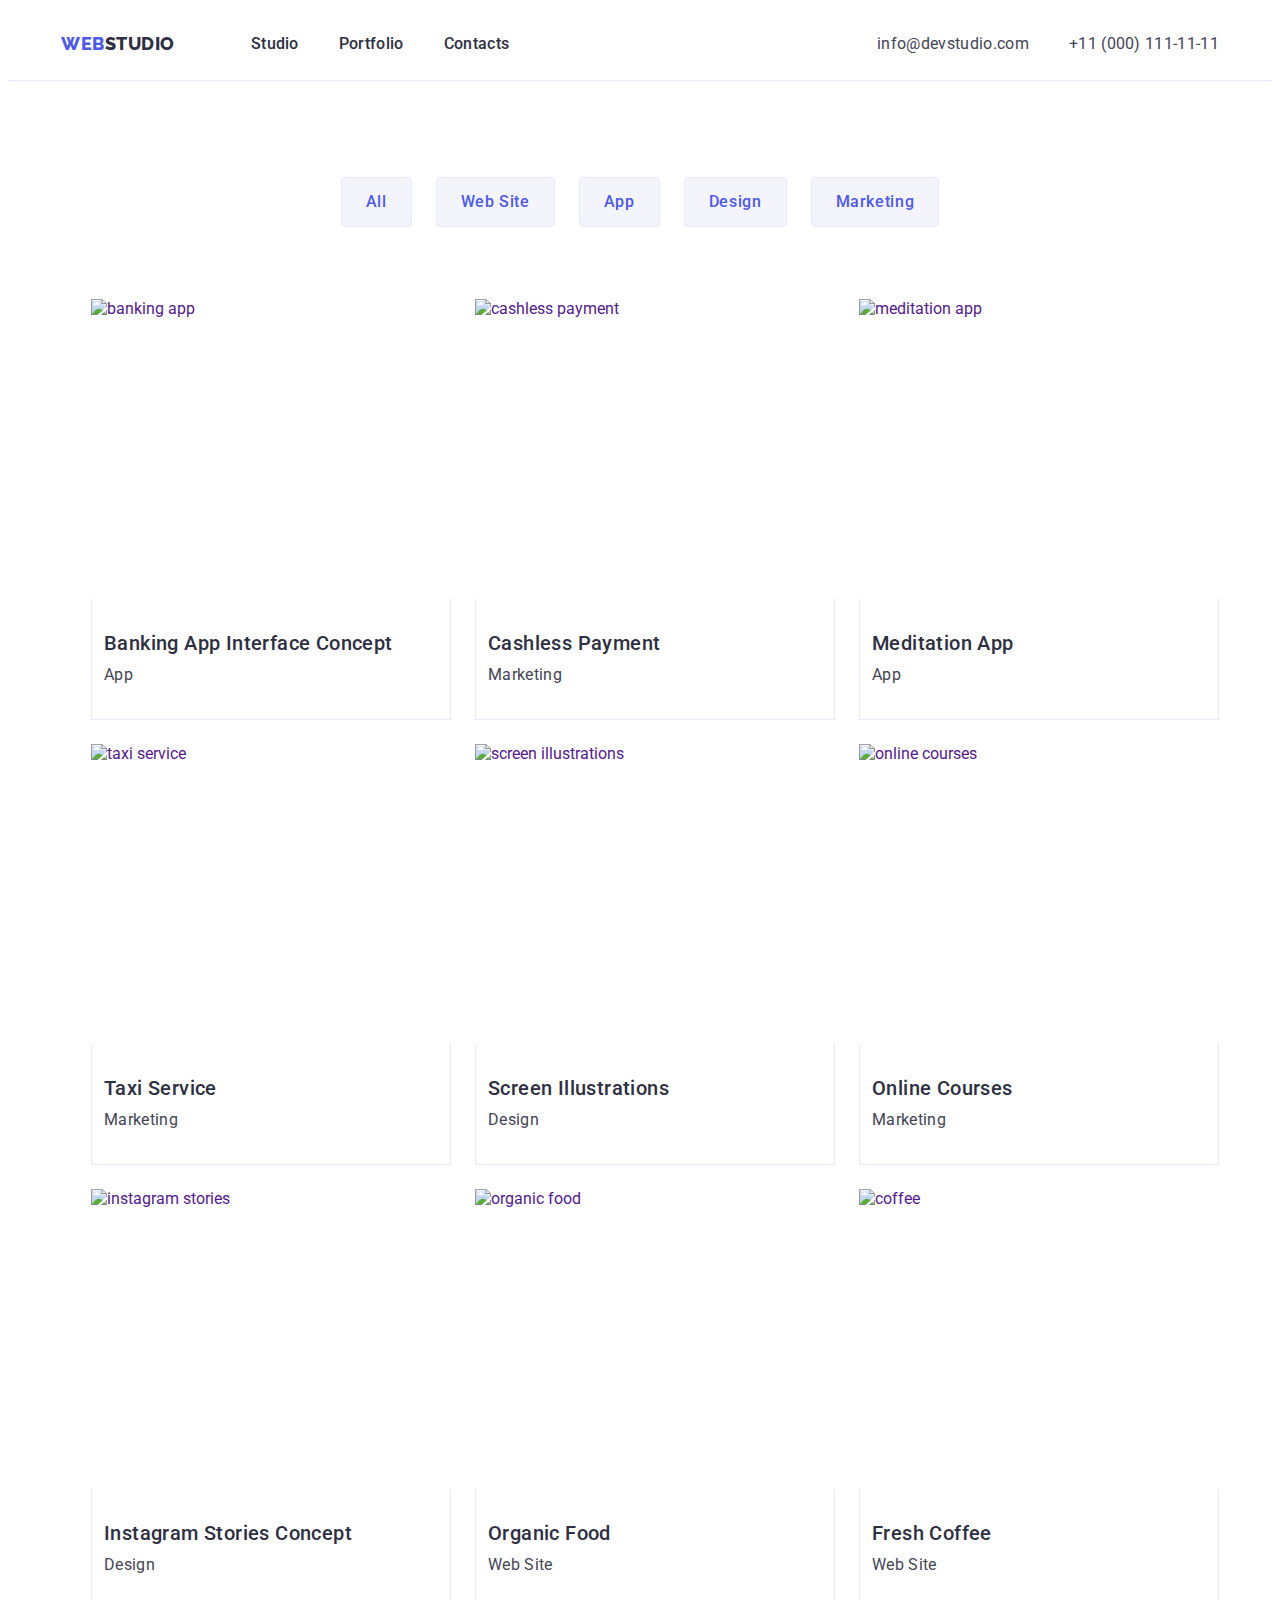
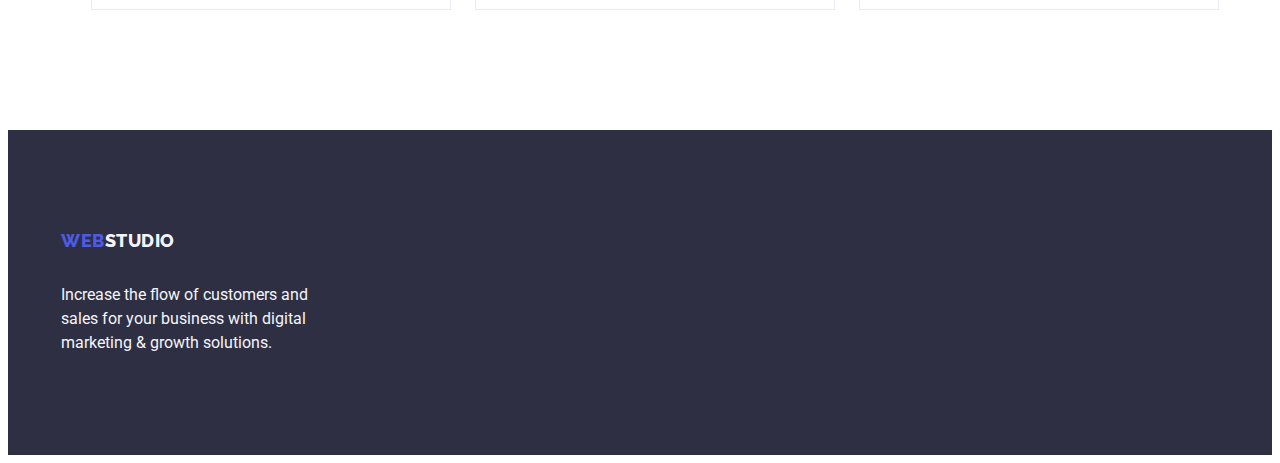
==== portfolio.html @ 217475f0 "third" ====
<!DOCTYPE html>
<html lang="en">
  <head>
    <meta charset="UTF-8" />
    <meta http-equiv="X-UA-Compatible" content="IE=edge" />
    <meta name="viewport" content="width=device-width, initial-scale=1.0" />
    <title>Main page</title>
    <link rel="preconnect" href="https://fonts.googleapis.com" />
    <link rel="preconnect" href="https://fonts.gstatic.com" crossorigin />
    <link
      rel="stylesheet"
      href="https://fonts.googleapis.com/css2?family=Raleway:wght@800&family=Roboto:wght@400;500;700;900&display=swap"
    />

    <link
      rel="stylesheet"
      href="https://cdnjs.cloudflare.com/ajax/libs/modern-normalize/2.0.0/modern-normalize.min.css"
      integrity="sha512-4xo8blKMVCiXpTaLzQSLSw3KFOVPWhm/TRtuPVc4WG6kUgjH6J03IBuG7JZPkcWMxJ5huwaBpOpnwYElP/m6wg=="
      crossorigin="anonymous"
      referrerpolicy="no-referrer"
    />
    <link rel="stylesheet" href="./css/styles.css" />
  </head>
  <body>
    <header class="header">
      <div class="container header-container">
        <nav class="navigation">
          <a href="./index.html" class="main-link link"
            >Web<span class="studio-name">Studio</span></a
          >
          <ul class="list navigation-list">
            <li><a href="./index.html" class="menu-list link">Studio</a></li>
            <li><a href="./portfolio.html" class="menu-list link">Portfolio</a></li>
            <li><a href="" class="menu-list link">Contacts</a></li>
          </ul>
        </nav>
        <address class="contact-information-general">
          <ul class="list contact-list">
            <li class="contact-information">
              <a href="mailto:info@devstudio.com" class="link">info@devstudio.com</a>
            </li>
            <li class="contact-information">
              <a href="tel:+110001111111" class="link">+11 (000) 111-11-11</a>
            </li>
          </ul>
        </address>
      </div>
    </header>

    <main>
      <section class="section-portfolio">
        <div class="container">
          <h1 class="visually-hidden">Portfolio</h1>

          <ul class="list portfolio-container">
            <li><button type="button" class="filter-pr">All</button></li>
            <li><button type="button" class="filter-pr">Web Site</button></li>
            <li><button type="button" class="filter-pr">App</button></li>
            <li><button type="button" class="filter-pr">Design</button></li>
            <li><button type="button" class="filter-pr">Marketing</button></li>
          </ul>

          <div class="container">
            <ul class="list portfolio-products">
              <li>
                <a href="" class="link">
                  <img
                    src="./images/banking_app.jpg"
                    alt="banking app"
                    width="360"
                    height="300"
                  />
                  <div class="product-card">
                    <h2 class="product-headline">Banking App Interface Concept</h2>
                    <p class="product-description">App</p>
                  </div>
                </a>
              </li>
              <li>
                <a href="" class="link">
                  <img
                    src="./images/cashless_payment.jpg"
                    alt="cashless payment"
                    width="360"
                    height="300"
                  />
                  <div class="product-card">
                    <h2 class="product-headline">Cashless Payment</h2>
                    <p class="product-description">Marketing</p>
                  </div>
                </a>
              </li>
              <li>
                <a href="" class="link">
                  <img
                    src="./images/meditation_app.jpg"
                    alt="meditation app"
                    width="360"
                    height="300"
                  />
                  <div class="product-card">
                    <h2 class="product-headline">Meditation App</h2>
                    <p class="product-description">App</p>
                  </div>
                </a>
              </li>
              <li>
                <a href="" class="link">
                  <img
                    src="./images/taxi_service.jpg"
                    alt="taxi service"
                    width="360"
                    height="300"
                  />
                  <div class="product-card">
                    <h2 class="product-headline">Taxi Service</h2>
                    <p class="product-description">Marketing</p>
                  </div>
                </a>
              </li>
              <li>
                <a href="" class="link">
                  <img
                    src="./images/screen_illustrations.jpg"
                    alt="screen illustrations"
                    width="360"
                    height="300"
                  />
                  <div class="product-card">
                    <h2 class="product-headline">Screen Illustrations</h2>
                    <p class="product-description">Design</p>
                  </div></a
                >
              </li>
              <li>
                <a href="" class="link">
                  <img
                    src="./images/online_courses.jpg"
                    alt="online courses"
                    width="360"
                    height="300"
                  />
                  <div class="product-card">
                    <h2 class="product-headline">Online Courses</h2>
                    <p class="product-description">Marketing</p>
                  </div></a
                >
              </li>
              <li>
                <a href="" class="link">
                  <img
                    src="./images/instagram_stories.jpg"
                    alt="instagram stories"
                    width="360"
                    height="300"
                  />
                  <div class="product-card">
                    <h2 class="product-headline">Instagram Stories Concept</h2>
                    <p class="product-description">Design</p>
                  </div>
                </a>
              </li>
              <li>
                <a href="" class="link">
                  <img
                    src="./images/organic_food.jpg"
                    alt="organic food"
                    width="360"
                    height="300"
                  />
                  <div class="product-card">
                    <h2 class="product-headline">Organic Food</h2>
                    <p class="product-description">Web Site</p>
                  </div></a
                >
              </li>
              <li>
                <a href="" class="link">
                  <img
                    src="./images/fresh_coffee.jpg"
                    alt="coffee"
                    width="360"
                    height="300"
                  />
                  <div class="product-card">
                    <h2 class="product-headline">Fresh Coffee</h2>
                    <p class="product-description">Web Site</p>
                  </div></a
                >
              </li>
            </ul>
          </div>
        </div>
      </section>
    </main>
    <footer class="addendum-section">
      <div class="container addendum-container">
        <a href="./index.html" class="addendum-main-link link"
          >Web<span class="addendum-variable">Studio</span></a
        >
        <p class="addendum-text">
          Increase the flow of customers and sales for your business with digital
          marketing & growth solutions.
        </p>
      </div>
    </footer>
  </body>
</html>
---- css/styles.css ----
body {
  background-color: #ffffff;
  font-family: "Roboto", sans-serif;
  color: #434455;
}
:root {
  --title-color: #2e2f42;
  --background-color: #ffffff;
  --background-color-dark: #f4f4fd;
  --text-color: #434455;
  --button-color: #4d5ae5;
  --button-second-color: #404bbf;
  --border-color: #e7e9fc;
}

h1,
h2,
h3,
h4,
h5,
h6,
p {
  margin-top: 0;
  margin-bottom: 0;
}

ul,
ol {
  margin-top: 0;
  margin-bottom: 0;
  padding-left: 0;
}

img {
  display: block;
}
.container {
  width: 1158px;
  padding: 0 15px;
  margin: 0 auto;
}
.section {
  padding: 120px 0;
}

/* Default class */

.link {
  text-decoration: none;
}
.list {
  list-style: none;
}

/* Header */
.header {
  border-bottom: 1px solid var(--border-color);
  padding: 24px;
}

.header-container {
  display: flex;
  justify-content: space-between;
}
.navigation {
  display: flex;

  align-items: center;
}

.navigation-list {
  display: flex;
  gap: 40px;
}
.main-link {
  text-transform: uppercase;
  line-height: 1.16;
  font-family: "Raleway", sans-serif;
  font-size: 18px;
  font-weight: 800;
  line-height: 1.17;
  letter-spacing: 0.03em;
  color: var(--button-color);
  margin-right: 76px;
}
.studio-name {
  color: var(--title-color);
}
.menu-list {
  list-style: none;
  font-size: 16px;
  font-weight: 500;
  line-height: 1.5;
  letter-spacing: 0.02em;
  color: var(--title-color);
  padding-top: 24px;
  padding-bottom: 24px;
}

.menu-list:hover {
  color: var(--button-second-color);
}
.menu-list:focus {
  color: var(--button-second-color);
}

.contact-information-general {
  font-style: normal;
}
.contact-list {
  display: flex;
  gap: 40px;
}

.contact-information > a {
  font-size: 16px;
  font-weight: 400;
  line-height: 1.5;
  font-style: normal;
  letter-spacing: 0.02em;
  color: var(--text-color);
}
.contact-information > a:hover {
  color: #404bbf;
}

.contact-information > a:focus {
  color: #404bbf;
}

/* Main index*/

.hero {
  background-color: var(--title-color);
  padding: 188px 0;
}
.hero-container {
  display: flex;
  gap: 48px;
  flex-direction: column;
  align-items: center;
  padding: 0 316px;
}
.motto {
  color: var(--background-color);
  font-size: 56px;
  font-weight: 700;
  line-height: 1.07;
  text-align: center;
  letter-spacing: 0.02em;
  max-width: 496px;
}

.button {
  cursor: pointer;
  background-color: var(--button-color);
  font-family: "Roboto", sans-serif;
  font-size: 16px;
  font-weight: 500;
  line-height: 1.5;
  letter-spacing: 0.04em;
  color: var(--background-color);
  padding: 16px 32px;
  box-shadow: 0px 4px 4px rgba(0, 0, 1, 0.15);
  border-radius: 4px;
  border: 0;
  min-width: 169px;
}

.button:hover {
  background-color: var(--button-second-color);
}
.button:focus {
  background-color: var(--button-second-color);
}

/*About us*/

.visually-hidden {
  display: none;
}

.about-us {
  display: flex;
  gap: 24px;
}

.about-us-headline {
  font-size: 20px;
  margin-bottom: 8px;
  line-height: 1.2;
  font-weight: 500;
  color: var(--title-color);
  letter-spacing: 0.02em;
}

.about-us-item {
  display: flex;
  width: calc((100%-72px) / 4);

  flex-direction: column;
  justify-content: space-between;
}

.about-us-text {
  line-height: 1.5;
  color: var(--text-color);
  letter-spacing: 0.02em;
}
/*Products*/

.section-products {
  padding-top: 0;
  padding-bottom: 120px;
}
.our-products {
  font-size: 36px;
  line-height: 1.11;
  font-weight: 700;
  text-align: center;
  letter-spacing: 0.02em;
  text-transform: capitalize;
  color: var(--title-color);
  text-decoration: none;
  margin-bottom: 72px;
}
.products-list {
  display: flex;
  align-items: center;
  gap: 24px;
}
.products-item {
  width: calc((100%-48px) / 3);
}

/*Our team*/
.section-team {
  background-color: var(--background-color-dark);
  padding: 120px 0;
}

.team-container {
  display: flex;
  gap: 24px;
}
.our-team {
  font-size: 36px;
  font-weight: 700;
  line-height: 1.11;
  text-align: center;
  letter-spacing: 0.02em;
  text-transform: capitalize;
  color: var(--title-color);
  margin-bottom: 72px;
}
.team-info {
  padding: 32px 16px;
}

.team-card {
  background-color: var(--background-color);
  width: calc((100%-72px) / 4);
  box-shadow: 0px 1px 6px rgba(46, 47, 66, 0.08), 0px 1px 1px rgba(46, 47, 66, 0.16),
    0px 2px 1px rgba(46, 47, 66, 0.08);
  border-radius: 0px 0px 4px 4px;
  text-align: center;
  display: flex;
  flex-direction: column;
  gap: 32px;
  padding-bottom: 32px;
}

.personality-headline {
  font-size: 20px;
  line-height: 1.2;
  font-weight: 500;
  color: var(--title-color);
  letter-spacing: 0.02em;
  text-align: center;
  margin-bottom: 8px;
}

/* Footer */

.addendum-section {
  background-color: var(--title-color);
  padding: 100px 0;
}
.addendum-container {
  display: flex;
  flex-direction: column;
  gap: 16px;
}

.addendum-main-link {
  font-family: "Raleway", sans-serif;
  font-weight: 800;
  font-size: 18px;
  line-height: 1.17;
  letter-spacing: 0.03em;
  text-transform: uppercase;
  color: var(--button-color);
  display: inline-block;
  margin-bottom: 16px;
}
.addendum-variable {
  color: var(--background-color-dark);
}
.addendum-text {
  width: 264px;
  line-height: 1.5;
  color: var(--background-color-dark);
}

/* Main portfolio*/

.section-portfolio {
  padding: 96px 0 120px 0;
}

.portfolio-container {
  display: flex;
  justify-content: center;
  gap: 24px;
  margin-bottom: 72px;
}
.filter-pr {
  cursor: pointer;
  background-color: var(--background-color-dark);
  font-family: "Roboto", sans-serif;
  font-weight: 500;
  line-height: 1.5;
  font-size: 16px;
  letter-spacing: 0.04em;
  color: var(--button-color);
  padding: 12px 24px;
  border: 1px solid var(--border-color);
  border-radius: 4px;
}

.filter-pr:hover {
  color: var(--background-color);
  background-color: var(--button-second-color);
}
.filter-pr:focus {
  color: var(--background-color);
  background-color: var(--button-second-color);
}

.portfolio-products {
  display: flex;
  justify-content: center;
  flex-wrap: wrap;
  gap: 24px;
}
.product-card {
  border: 1px solid var(--border-color);
  border-top: none;
  padding: 32px 12px;
}

.product-headline {
  font-weight: 500;
  font-size: 20px;
  line-height: 1.2;
  letter-spacing: 0.02em;
  color: var(--title-color);
  margin-bottom: 8px;
}

.product-description {
  font-size: 16px;
  line-height: 1.5;
  letter-spacing: 0.02em;
  color: var(--text-color);
}
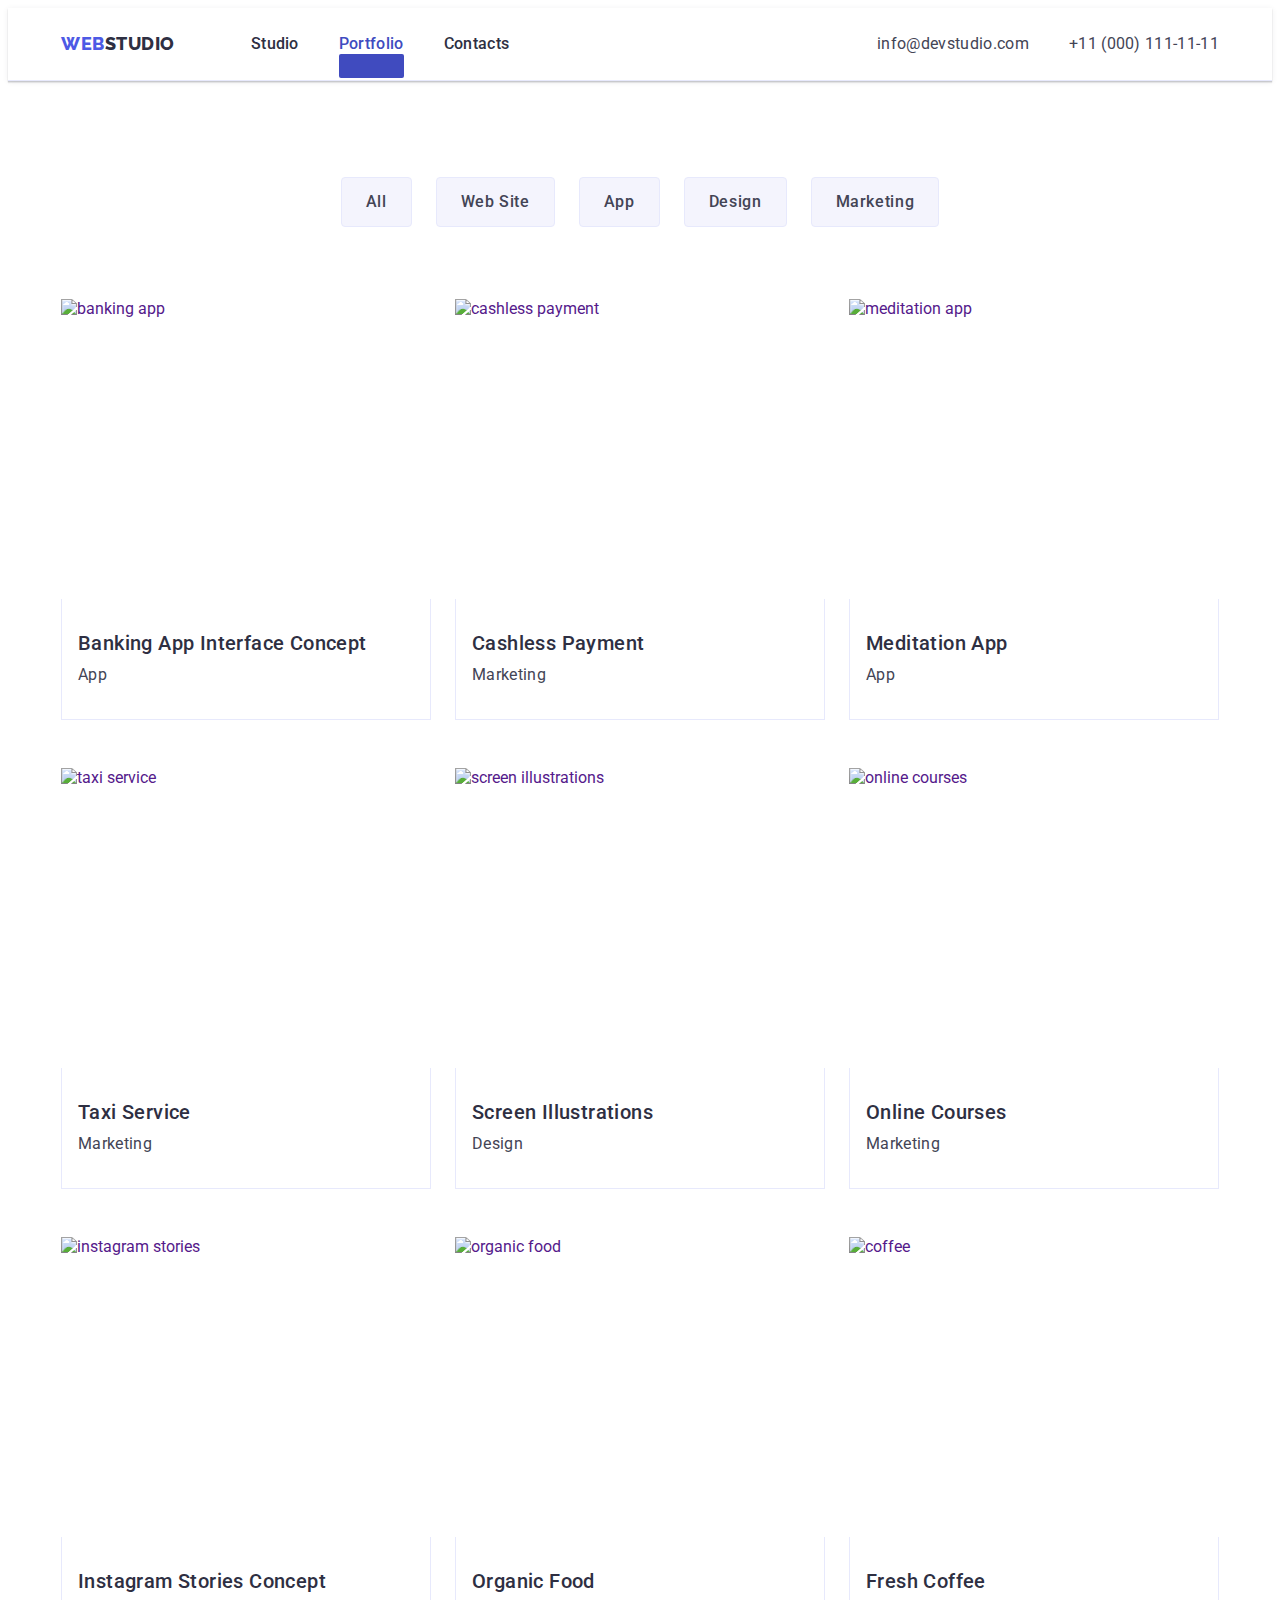
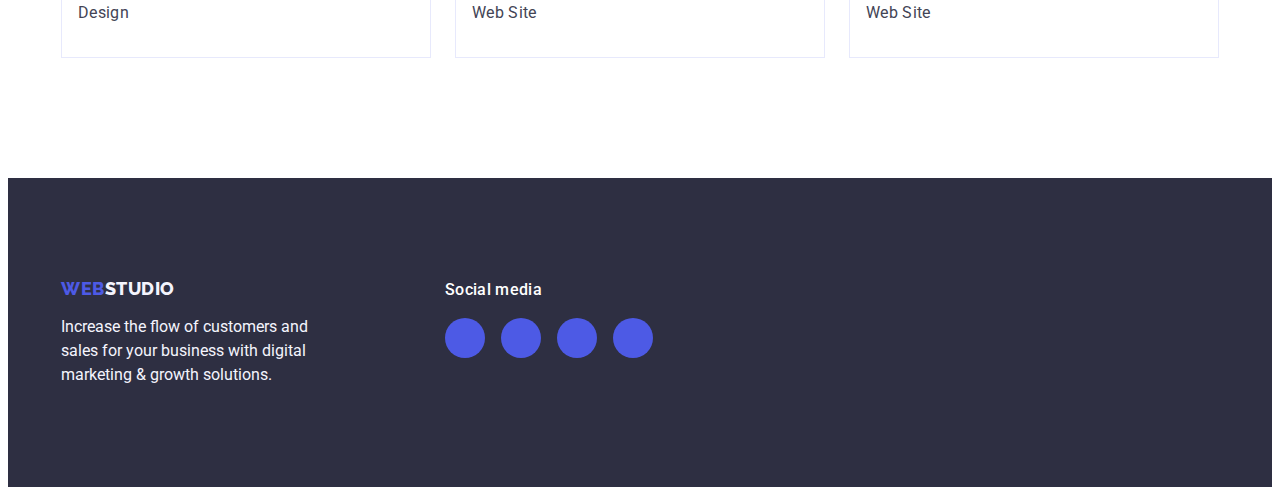
==== commit 7d7c413e: "6" ====
--- a/portfolio.html
+++ b/portfolio.html
@@ -30,7 +30,9 @@
           >
           <ul class="list navigation-list">
             <li><a href="./index.html" class="menu-list link">Studio</a></li>
-            <li><a href="./portfolio.html" class="menu-list link">Portfolio</a></li>
+            <li>
+              <a href="./portfolio.html" class="menu-list active link">Portfolio</a>
+            </li>
             <li><a href="" class="menu-list link">Contacts</a></li>
           </ul>
         </nav>
@@ -60,148 +62,257 @@
             <li><button type="button" class="filter-pr">Marketing</button></li>
           </ul>
 
-          <div class="container">
-            <ul class="list portfolio-products">
-              <li>
-                <a href="" class="link">
+          <ul class="list portfolio-products">
+            <li class="portfolio-item">
+              <a href="" class="link portfolio-card">
+                <div class="portfolio-cover-block">
                   <img
                     src="./images/banking_app.jpg"
                     alt="banking app"
                     width="360"
                     height="300"
                   />
-                  <div class="product-card">
-                    <h2 class="product-headline">Banking App Interface Concept</h2>
-                    <p class="product-description">App</p>
-                  </div>
-                </a>
-              </li>
-              <li>
-                <a href="" class="link">
+
+                  <p class="overflow-text">
+                    14 Stylish and User-Friendly App Design Concepts · Task Manager App ·
+                    Calorie Tracker App · Exotic Fruit Ecommerce App · Cloud Storage App
+                  </p>
+                </div>
+                <div class="product-card">
+                  <h2 class="product-headline">Banking App Interface Concept</h2>
+                  <p class="product-description">App</p>
+                </div>
+              </a>
+            </li>
+            <li class="portfolio-item">
+              <a href="" class="link portfolio-card">
+                <div class="portfolio-cover-block">
                   <img
                     src="./images/cashless_payment.jpg"
                     alt="cashless payment"
                     width="360"
                     height="300"
                   />
-                  <div class="product-card">
-                    <h2 class="product-headline">Cashless Payment</h2>
-                    <p class="product-description">Marketing</p>
-                  </div>
-                </a>
-              </li>
-              <li>
-                <a href="" class="link">
+                  <p class="overflow-text">
+                    14 Stylish and User-Friendly App Design Concepts · Task Manager App ·
+                    Calorie Tracker App · Exotic Fruit Ecommerce App · Cloud Storage App
+                  </p>
+                </div>
+                <div class="product-card">
+                  <h2 class="product-headline">Cashless Payment</h2>
+                  <p class="product-description">Marketing</p>
+                </div>
+              </a>
+            </li>
+            <li class="portfolio-item">
+              <a href="" class="link portfolio-card">
+                <div class="portfolio-cover-block">
                   <img
                     src="./images/meditation_app.jpg"
                     alt="meditation app"
                     width="360"
                     height="300"
                   />
-                  <div class="product-card">
-                    <h2 class="product-headline">Meditation App</h2>
-                    <p class="product-description">App</p>
-                  </div>
-                </a>
-              </li>
-              <li>
-                <a href="" class="link">
+                  <p class="overflow-text">
+                    14 Stylish and User-Friendly App Design Concepts · Task Manager App ·
+                    Calorie Tracker App · Exotic Fruit Ecommerce App · Cloud Storage App
+                  </p>
+                </div>
+                <div class="product-card">
+                  <h2 class="product-headline">Meditation App</h2>
+                  <p class="product-description">App</p>
+                </div>
+              </a>
+            </li>
+            <li class="portfolio-item">
+              <a href="" class="link portfolio-card">
+                <div class="portfolio-cover-block">
                   <img
                     src="./images/taxi_service.jpg"
                     alt="taxi service"
                     width="360"
                     height="300"
                   />
-                  <div class="product-card">
-                    <h2 class="product-headline">Taxi Service</h2>
-                    <p class="product-description">Marketing</p>
-                  </div>
-                </a>
-              </li>
-              <li>
-                <a href="" class="link">
+                  <p class="overflow-text">
+                    14 Stylish and User-Friendly App Design Concepts · Task Manager App ·
+                    Calorie Tracker App · Exotic Fruit Ecommerce App · Cloud Storage App
+                  </p>
+                </div>
+                <div class="product-card">
+                  <h2 class="product-headline">Taxi Service</h2>
+                  <p class="product-description">Marketing</p>
+                </div>
+              </a>
+            </li>
+            <li class="portfolio-item">
+              <a href="" class="link portfolio-card">
+                <div class="portfolio-cover-block">
                   <img
                     src="./images/screen_illustrations.jpg"
                     alt="screen illustrations"
                     width="360"
                     height="300"
                   />
-                  <div class="product-card">
-                    <h2 class="product-headline">Screen Illustrations</h2>
-                    <p class="product-description">Design</p>
-                  </div></a
-                >
-              </li>
-              <li>
-                <a href="" class="link">
+                  <p class="overflow-text">
+                    14 Stylish and User-Friendly App Design Concepts · Task Manager App ·
+                    Calorie Tracker App · Exotic Fruit Ecommerce App · Cloud Storage App
+                  </p>
+                </div>
+                <div class="product-card">
+                  <h2 class="product-headline">Screen Illustrations</h2>
+                  <p class="product-description">Design</p>
+                </div></a
+              >
+            </li>
+            <li class="portfolio-item">
+              <a href="" class="link portfolio-card">
+                <div class="portfolio-cover-block">
                   <img
                     src="./images/online_courses.jpg"
                     alt="online courses"
                     width="360"
                     height="300"
                   />
-                  <div class="product-card">
-                    <h2 class="product-headline">Online Courses</h2>
-                    <p class="product-description">Marketing</p>
-                  </div></a
-                >
-              </li>
-              <li>
-                <a href="" class="link">
+                  <p class="overflow-text">
+                    14 Stylish and User-Friendly App Design Concepts · Task Manager App ·
+                    Calorie Tracker App · Exotic Fruit Ecommerce App · Cloud Storage App
+                  </p>
+                </div>
+                <div class="product-card">
+                  <h2 class="product-headline">Online Courses</h2>
+                  <p class="product-description">Marketing</p>
+                </div></a
+              >
+            </li>
+            <li class="portfolio-item">
+              <a href="" class="link portfolio-card">
+                <div class="portfolio-cover-block">
                   <img
                     src="./images/instagram_stories.jpg"
                     alt="instagram stories"
                     width="360"
                     height="300"
                   />
-                  <div class="product-card">
-                    <h2 class="product-headline">Instagram Stories Concept</h2>
-                    <p class="product-description">Design</p>
-                  </div>
-                </a>
-              </li>
-              <li>
-                <a href="" class="link">
+                  <p class="overflow-text">
+                    14 Stylish and User-Friendly App Design Concepts · Task Manager App ·
+                    Calorie Tracker App · Exotic Fruit Ecommerce App · Cloud Storage App
+                  </p>
+                </div>
+                <div class="product-card">
+                  <h2 class="product-headline">Instagram Stories Concept</h2>
+                  <p class="product-description">Design</p>
+                </div>
+              </a>
+            </li>
+            <li class="portfolio-item">
+              <a href="" class="link portfolio-card">
+                <div class="portfolio-cover-block">
                   <img
                     src="./images/organic_food.jpg"
                     alt="organic food"
                     width="360"
                     height="300"
                   />
-                  <div class="product-card">
-                    <h2 class="product-headline">Organic Food</h2>
-                    <p class="product-description">Web Site</p>
-                  </div></a
-                >
-              </li>
-              <li>
-                <a href="" class="link">
+                  <p class="overflow-text">
+                    14 Stylish and User-Friendly App Design Concepts · Task Manager App ·
+                    Calorie Tracker App · Exotic Fruit Ecommerce App · Cloud Storage App
+                  </p>
+                </div>
+                <div class="product-card">
+                  <h2 class="product-headline">Organic Food</h2>
+                  <p class="product-description">Web Site</p>
+                </div></a
+              >
+            </li>
+            <li class="portfolio-item">
+              <a href="" class="link portfolio-card">
+                <div class="portfolio-cover-block">
                   <img
                     src="./images/fresh_coffee.jpg"
                     alt="coffee"
                     width="360"
                     height="300"
                   />
-                  <div class="product-card">
-                    <h2 class="product-headline">Fresh Coffee</h2>
-                    <p class="product-description">Web Site</p>
-                  </div></a
-                >
-              </li>
-            </ul>
-          </div>
+                  <p class="overflow-text">
+                    14 Stylish and User-Friendly App Design Concepts · Task Manager App ·
+                    Calorie Tracker App · Exotic Fruit Ecommerce App · Cloud Storage App
+                  </p>
+                </div>
+                <div class="product-card">
+                  <h2 class="product-headline">Fresh Coffee</h2>
+                  <p class="product-description">Web Site</p>
+                </div></a
+              >
+            </li>
+          </ul>
         </div>
       </section>
     </main>
     <footer class="addendum-section">
       <div class="container addendum-container">
-        <a href="./index.html" class="addendum-main-link link"
-          >Web<span class="addendum-variable">Studio</span></a
-        >
-        <p class="addendum-text">
-          Increase the flow of customers and sales for your business with digital
-          marketing & growth solutions.
-        </p>
+        <div class="addendum-info">
+          <a href="./index.html" class="addendum-main-link link"
+            >Web<span class="addendum-variable">Studio</span></a
+          >
+          <p class="addendum-text">
+            Increase the flow of customers and sales for your business with digital
+            marketing & growth solutions.
+          </p>
+        </div>
+
+        <div class="addendum-social-media">
+          <p class="addendum-social-text">Social media</p>
+          <ul class="list addendum-social-media-list">
+            <li class="addendum-social-media-item">
+              <a
+                href=""
+                class="addendum-social-media-link"
+                target="_blank"
+                rel="noopener noreferrer"
+              >
+                <svg class="socialmedia-icon" height="24" width="24">
+                  <use href="./images/icons.svg#icon-instagram-2"></use>
+                </svg>
+              </a>
+            </li>
+            <li class="addendum-social-media-item">
+              <a
+                href=""
+                class="addendum-social-media-link"
+                target="_blank"
+                rel="noopener noreferrer"
+              >
+                <svg class="socialmedia-icon" height="24" width="24">
+                  <use href="./images/icons.svg#icon-twitter-1"></use>
+                </svg>
+              </a>
+            </li>
+            <li class="addendum-social-media-item">
+              <a
+                href=""
+                class="addendum-social-media-link"
+                target="_blank"
+                rel="noopener noreferrer"
+              >
+                <svg class="socialmedia-icon" height="24" width="24">
+                  <use href="./images/icons.svg#icon-facebook-1"></use>
+                </svg>
+              </a>
+            </li>
+            <li class="addendum-social-media-item">
+              <a
+                href=""
+                class="addendum-social-media-link"
+                target="_blank"
+                rel="noopener noreferrer"
+              >
+                <svg class="socialmedia-icon" height="24" width="24">
+                  <use href="./images/icons.svg#icon-linkedin-1"></use>
+                </svg>
+              </a>
+            </li>
+          </ul>
+        </div>
       </div>
     </footer>
   </body>
--- a/css/styles.css
+++ b/css/styles.css
@@ -4,13 +4,17 @@
   color: #434455;
 }
 :root {
-  --title-color: #2e2f42;
-  --background-color: #ffffff;
-  --background-color-dark: #f4f4fd;
+  --dark-color: #2e2f42;
+  --white-background-color: #ffffff;
+  --modal-background-color: #fcfcfc;
+  --light-color: #f4f4fd;
   --text-color: #434455;
-  --button-color: #4d5ae5;
-  --button-second-color: #404bbf;
-  --border-color: #e7e9fc;
+  --subtle-text-color: #8e8f99;
+  --primary-brand-color: #4d5ae5;
+  --pressed-state-color: #404bbf;
+  --accent-color: #e7e9fc;
+  --success-color: #31d0aa;
+  --transition: 250ms cubic-bezier(0.4, 0, 0.2, 1);
 }
 
 h1,
@@ -54,8 +58,10 @@
 
 /* Header */
 .header {
-  border-bottom: 1px solid var(--border-color);
+  border-bottom: 1px solid var(--accent-color);
   padding: 24px;
+  box-shadow: 0px 2px 1px rgba(46, 47, 66, 0.08), 0px 1px 1px rgba(46, 47, 66, 0.16),
+    0px 1px 6px rgba(46, 47, 66, 0.08);
 }
 
 .header-container {
@@ -64,7 +70,6 @@
 }
 .navigation {
   display: flex;
-
   align-items: center;
 }
 
@@ -80,11 +85,11 @@
   font-weight: 800;
   line-height: 1.17;
   letter-spacing: 0.03em;
-  color: var(--button-color);
+  color: var(--primary-brand-color);
   margin-right: 76px;
 }
 .studio-name {
-  color: var(--title-color);
+  color: var(--dark-color);
 }
 .menu-list {
   list-style: none;
@@ -92,16 +97,35 @@
   font-weight: 500;
   line-height: 1.5;
   letter-spacing: 0.02em;
-  color: var(--title-color);
+  color: var(--dark-color);
   padding-top: 24px;
   padding-bottom: 24px;
-}
-
-.menu-list:hover {
-  color: var(--button-second-color);
-}
+  transition: color var(--transition);
+}
+
+.menu-list:hover,
 .menu-list:focus {
-  color: var(--button-second-color);
+  color: var(--pressed-state-color);
+}
+.active {
+  position: relative;
+  color: var(--pressed-state-color);
+  transition: color var(--transition);
+}
+
+.menu-list.active::after {
+  content: "";
+  width: 100%;
+  height: 4px;
+  color: var(--pressed-state-color);
+  position: absolute;
+  border-radius: 2px;
+  padding-top: 20px;
+  left: 0;
+  bottom: -1px;
+  display: block;
+  height: 4px;
+  background-color: var(--pressed-state-color);
 }
 
 .contact-information-general {
@@ -119,20 +143,29 @@
   font-style: normal;
   letter-spacing: 0.02em;
   color: var(--text-color);
-}
-.contact-information > a:hover {
-  color: #404bbf;
-}
-
+  transition: color var(--transition);
+}
+.contact-information > a:hover,
 .contact-information > a:focus {
-  color: #404bbf;
+  color: var(--pressed-state-color);
 }
 
 /* Main index*/
 
 .hero {
-  background-color: var(--title-color);
+  background-color: var(--dark-color);
   padding: 188px 0;
+  background-image: linear-gradient(
+      to bottom,
+      rgba(46, 47, 66, 0.7),
+      rgba(46, 47, 66, 0.7)
+    ),
+    url(/images/people_office.jpg);
+  background-repeat: no-repeat;
+  background-position: center;
+  background-size: cover;
+  max-width: 1440px;
+  height: 600px;
 }
 .hero-container {
   display: flex;
@@ -142,7 +175,7 @@
   padding: 0 316px;
 }
 .motto {
-  color: var(--background-color);
+  color: var(--white-background-color);
   font-size: 56px;
   font-weight: 700;
   line-height: 1.07;
@@ -153,36 +186,54 @@
 
 .button {
   cursor: pointer;
-  background-color: var(--button-color);
+  background-color: var(--primary-brand-color);
   font-family: "Roboto", sans-serif;
   font-size: 16px;
   font-weight: 500;
   line-height: 1.5;
   letter-spacing: 0.04em;
-  color: var(--background-color);
+  color: var(--white-background-color);
   padding: 16px 32px;
   box-shadow: 0px 4px 4px rgba(0, 0, 1, 0.15);
   border-radius: 4px;
   border: 0;
   min-width: 169px;
-}
-
-.button:hover {
-  background-color: var(--button-second-color);
-}
+  transition: background-color var(--transition);
+}
+
+.button:hover,
 .button:focus {
-  background-color: var(--button-second-color);
+  background-color: var(--pressed-state-color);
 }
 
 /*About us*/
 
 .visually-hidden {
-  display: none;
+  position: absolute;
+  width: 1px;
+  height: 1px;
+  margin: -1px;
+  border: 0;
+  padding: 0;
+  white-space: nowrap;
+  clip-path: inset(100%);
+  clip: rect(0 0 0 0);
+  overflow: hidden;
 }
 
 .about-us {
   display: flex;
   gap: 24px;
+}
+
+.about-us-icon {
+  background-color: var(--light-color);
+  display: flex;
+  align-items: center;
+  justify-content: center;
+  height: 112px;
+  border-radius: 4px;
+  margin-bottom: 8px;
 }
 
 .about-us-headline {
@@ -190,7 +241,7 @@
   margin-bottom: 8px;
   line-height: 1.2;
   font-weight: 500;
-  color: var(--title-color);
+  color: var(--dark-color);
   letter-spacing: 0.02em;
 }
 
@@ -220,7 +271,7 @@
   text-align: center;
   letter-spacing: 0.02em;
   text-transform: capitalize;
-  color: var(--title-color);
+  color: var(--dark-color);
   text-decoration: none;
   margin-bottom: 72px;
 }
@@ -235,7 +286,7 @@
 
 /*Our team*/
 .section-team {
-  background-color: var(--background-color-dark);
+  background-color: var(--light-color);
   padding: 120px 0;
 }
 
@@ -250,15 +301,15 @@
   text-align: center;
   letter-spacing: 0.02em;
   text-transform: capitalize;
-  color: var(--title-color);
+  color: var(--dark-color);
   margin-bottom: 72px;
 }
 .team-info {
-  padding: 32px 16px;
+  padding: 32px 0;
 }
 
 .team-card {
-  background-color: var(--background-color);
+  background-color: var(--white-background-color);
   width: calc((100%-72px) / 4);
   box-shadow: 0px 1px 6px rgba(46, 47, 66, 0.08), 0px 1px 1px rgba(46, 47, 66, 0.16),
     0px 2px 1px rgba(46, 47, 66, 0.08);
@@ -274,24 +325,104 @@
   font-size: 20px;
   line-height: 1.2;
   font-weight: 500;
-  color: var(--title-color);
+  color: var(--dark-color);
   letter-spacing: 0.02em;
   text-align: center;
   margin-bottom: 8px;
 }
 
+.social-media-list {
+  display: flex;
+  gap: 24px;
+  justify-content: center;
+  margin-top: 8px;
+  align-items: center;
+}
+.social-media-item {
+  height: 40px;
+  width: 40px;
+}
+.socialmedia-icon {
+  fill: var(--light-color);
+}
+.social-media-link {
+  display: flex;
+  align-items: center;
+  justify-content: center;
+  background-color: var(--primary-brand-color);
+  fill: var(--light-color);
+  border-radius: 50%;
+  height: 100%;
+  width: 100%;
+  transition: background-color var(--transition);
+}
+
+.social-media-link:hover,
+.social-media-link:focus {
+  background-color: var(--pressed-state-color);
+}
+.section-customers {
+  padding: 120px 0;
+}
+/*Customers*/
+
+.customers {
+  font-size: 36px;
+  font-weight: 700;
+  line-height: 1.11;
+  text-align: center;
+  letter-spacing: 0.02em;
+  text-transform: capitalize;
+  color: var(--dark-color);
+  margin-bottom: 72px;
+}
+
+.customers-list {
+  display: flex;
+  align-items: center;
+  justify-content: center;
+  gap: 24px;
+}
+
+.customers-item {
+  width: calc((100% - 120px) / 6);
+  height: 88px;
+}
+
+.customers-link {
+  display: flex;
+  align-items: center;
+  justify-content: center;
+  border: 1px solid var(--subtle-text-color);
+  border-radius: 4px;
+  width: 100%;
+  height: 100%;
+  color: var(--subtle-text-color);
+  transition: color var(--transition), border-color var(--transition);
+}
+.customers-link:hover,
+.customers-link:focus {
+  border: 1px solid var(--pressed-state-color);
+  color: var(--pressed-state-color);
+}
+
+.customers-icon {
+  fill: currentColor;
+}
 /* Footer */
 
 .addendum-section {
-  background-color: var(--title-color);
+  background-color: var(--dark-color);
   padding: 100px 0;
 }
+
 .addendum-container {
   display: flex;
-  flex-direction: column;
-  gap: 16px;
-}
-
+  align-items: baseline;
+}
+.addendum-info {
+  margin-right: 120px;
+}
 .addendum-main-link {
   font-family: "Raleway", sans-serif;
   font-weight: 800;
@@ -299,17 +430,59 @@
   line-height: 1.17;
   letter-spacing: 0.03em;
   text-transform: uppercase;
-  color: var(--button-color);
+  color: var(--primary-brand-color);
   display: inline-block;
   margin-bottom: 16px;
 }
 .addendum-variable {
-  color: var(--background-color-dark);
+  color: var(--light-color);
 }
 .addendum-text {
   width: 264px;
   line-height: 1.5;
-  color: var(--background-color-dark);
+  color: var(--light-color);
+}
+.addendum-social-media {
+  display: flex;
+  flex-direction: column;
+  justify-content: flex-start;
+  align-items: flex-start;
+}
+.addendum-social-text {
+  font-weight: 500;
+  line-height: 1.5;
+  letter-spacing: 0.02em;
+  color: var(--white-background-color);
+  margin-bottom: 16px;
+}
+
+.addendum-social-media-list {
+  display: flex;
+  gap: 16px;
+  justify-content: center;
+
+  align-items: center;
+}
+.addendum-social-media-item {
+  height: 40px;
+  width: 40px;
+}
+
+.addendum-social-media-link {
+  display: flex;
+  align-items: center;
+  justify-content: center;
+  background-color: var(--primary-brand-color);
+  fill: var(--light-color);
+  border-radius: 50%;
+  height: 100%;
+  width: 100%;
+  transition: background-color var(--transition);
+}
+
+.addendum-social-media-link:hover,
+.addendum-social-media-link:focus {
+  background-color: var(--success-color);
 }
 
 /* Main portfolio*/
@@ -326,7 +499,7 @@
 }
 .filter-pr {
   cursor: pointer;
-  background-color: var(--background-color-dark);
+  background-color: var(--light-color);
   font-family: "Roboto", sans-serif;
   font-weight: 500;
   line-height: 1.5;
@@ -334,17 +507,19 @@
   letter-spacing: 0.04em;
   color: var(--button-color);
   padding: 12px 24px;
-  border: 1px solid var(--border-color);
+  border: 1px solid var(--accent-color);
   border-radius: 4px;
-}
-
-.filter-pr:hover {
-  color: var(--background-color);
-  background-color: var(--button-second-color);
-}
+  transition: color var(--transition), background-color var(--transition),
+    border-color var(--transition), box-shadow var(--transition);
+}
+
+.filter-pr:hover,
 .filter-pr:focus {
-  color: var(--background-color);
-  background-color: var(--button-second-color);
+  color: var(--white-background-color);
+  background-color: var(--pressed-state-color);
+  border-color: 1px solid transparent;
+  box-shadow: 0px 3px 1px rgba(0, 0, 0, 0.1), 0px 2px 1px rgba(0, 0, 0, 0.08),
+    0px 2px 2px rgba(0, 0, 0, 0.12);
 }
 
 .portfolio-products {
@@ -352,19 +527,53 @@
   justify-content: center;
   flex-wrap: wrap;
   gap: 24px;
+  row-gap: 48px;
+}
+.portfolio-item {
+  width: calc((100% - 48px) / 3);
+}
+
+.portfolio-card {
+  display: block;
+}
+
+.portfolio-cover-block {
+  position: relative;
+  overflow: hidden;
+}
+
+.overflow-text {
+  position: absolute;
+  top: 0;
+  left: 0;
+  height: 100%;
+  background-color: var(--primary-brand-color);
+  color: var(--light-color);
+  padding: 40px 32px;
+  transform: translateY(100%);
+  transition: transform var(--transition);
+}
+.portfolio-card:hover .overflow-text,
+.portfolio-card:focus .overflow-text {
+  transform: translateY(0%);
+}
+
+.portfolio-card:hover,
+.portfolio-card:focus {
+  box-shadow: 0px 1px 6px rgba(46, 47, 66, 0.08), 0px 1px 1px rgba(46, 47, 66, 0.16),
+    0px 2px 1px rgba(46, 47, 66, 0.08);
 }
 .product-card {
-  border: 1px solid var(--border-color);
+  border: 1px solid var(--accent-color);
   border-top: none;
-  padding: 32px 12px;
-}
-
+  padding: 32px 16px;
+}
 .product-headline {
   font-weight: 500;
   font-size: 20px;
   line-height: 1.2;
   letter-spacing: 0.02em;
-  color: var(--title-color);
+  color: var(--dark-color);
   margin-bottom: 8px;
 }
 
@@ -374,3 +583,64 @@
   letter-spacing: 0.02em;
   color: var(--text-color);
 }
+
+/*--------------modal-window-------------*/
+.backdrop {
+  position: fixed;
+  width: 100%;
+  height: 100%;
+  background-color: rgba(46, 47, 66, 0.4);
+  top: 0;
+  left: 0;
+  transition: opacity var(--transition), visibility var(--transition);
+}
+.is-hidden {
+  opacity: 0;
+  pointer-events: none;
+  visibility: hidden;
+}
+.modal {
+  position: absolute;
+  top: 50%;
+  left: 50%;
+  transform: translate(-50%, -50%) scale(1);
+  background-color: var(--modal-background-color);
+  width: 408px;
+  min-height: 584px;
+  box-shadow: 0px 1px 1px rgba(0, 0, 0, 0.14), 0px 1px 3px rgba(0, 0, 0, 0.12),
+    0px 2px 1px rgba(0, 0, 0, 0.2);
+  border-radius: 4px;
+  transition: transform var(--transition);
+}
+
+.close-window {
+  position: absolute;
+  top: 24px;
+  right: 24px;
+  width: 24px;
+  height: 24px;
+  border-radius: 50%;
+  display: flex;
+  align-items: center;
+  justify-content: center;
+  background-color: var(--accent-color);
+  border: 1px solid rgba(0, 0, 0, 0.1);
+  padding: 0;
+  cursor: pointer;
+  transition: background-color var(--transition), border var(--transition);
+}
+
+.close-window:hover,
+.close-window:focus {
+  background-color: var(--pressed-state-color);
+  border: none;
+}
+
+.icon-close {
+  transition: fill var(--transition);
+}
+
+.icon-close:hover,
+.icon-close:focus {
+  fill: #ffffff;
+}
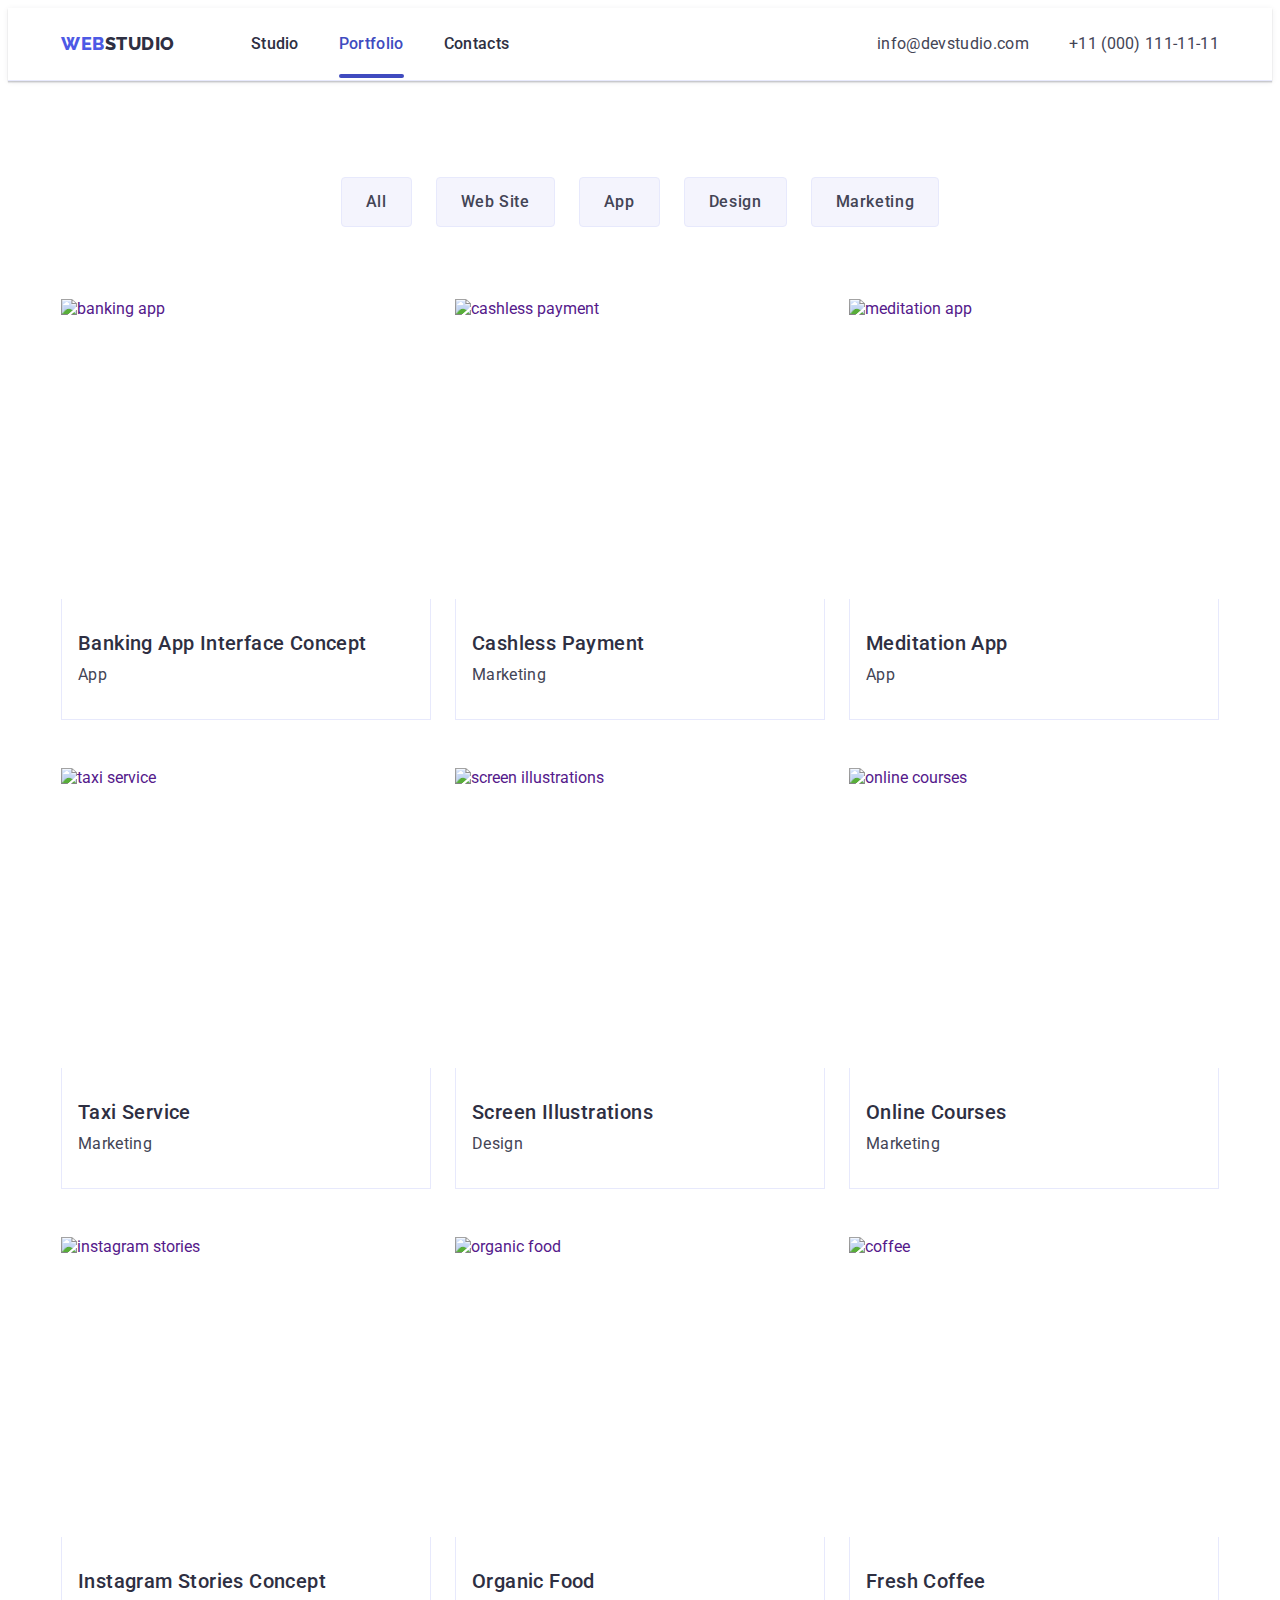
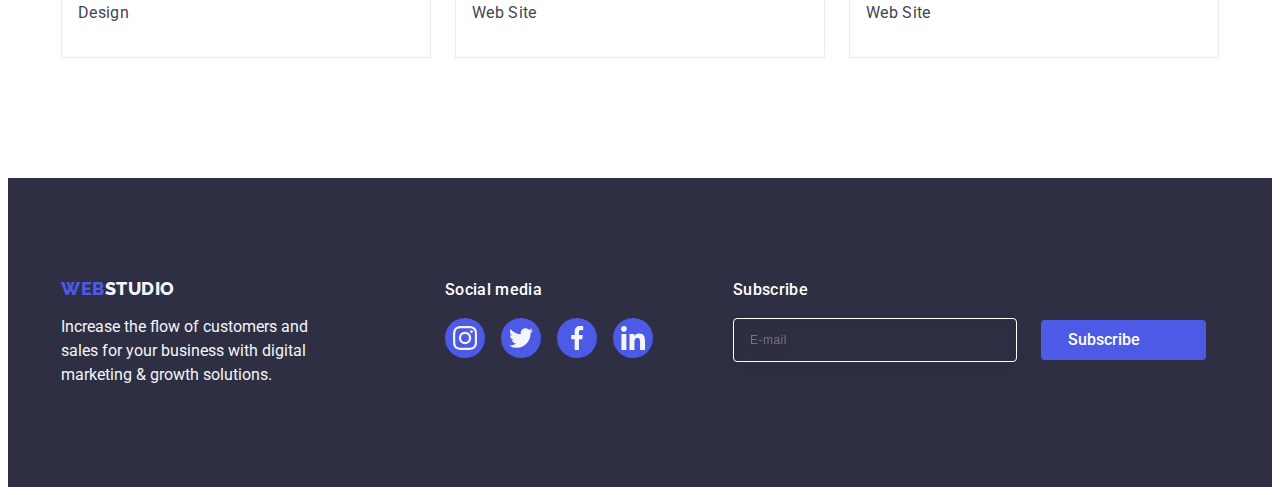
==== commit c301ef96: "4th" ====
--- a/portfolio.html
+++ b/portfolio.html
@@ -313,6 +313,26 @@
             </li>
           </ul>
         </div>
+        <div class="subscribe">
+          <p class="addendum-social-text">Subscribe</p>
+          <form class="email-field">
+            <label for="footer-email" class="footer-email" aria-label="footer email">
+              <input
+                type="email"
+                name="user-email"
+                placeholder="E-mail"
+                class="input-email-footer"
+                id="footer-email"
+              />
+            </label>
+            <button type="submit" class="subscribe-telegram">
+              Subscribe
+              <svg class="telega-icon" height="24" width="24">
+                <use href="./images/icons.svg#icon-telegram-subscribe"></use>
+              </svg>
+            </button>
+          </form>
+        </div>
       </div>
     </footer>
   </body>
--- a/css/styles.css
+++ b/css/styles.css
@@ -114,17 +114,14 @@
 }
 
 .menu-list.active::after {
+  position: absolute;
   content: "";
+  display: block;
+  height: 4px;
   width: 100%;
-  height: 4px;
-  color: var(--pressed-state-color);
-  position: absolute;
-  border-radius: 2px;
-  padding-top: 20px;
   left: 0;
   bottom: -1px;
-  display: block;
-  height: 4px;
+  border-radius: 2px;
   background-color: var(--pressed-state-color);
 }
 
@@ -460,7 +457,6 @@
   display: flex;
   gap: 16px;
   justify-content: center;
-
   align-items: center;
 }
 .addendum-social-media-item {
@@ -483,6 +479,60 @@
 .addendum-social-media-link:hover,
 .addendum-social-media-link:focus {
   background-color: var(--success-color);
+}
+
+.subscribe {
+  margin-left: 80px;
+  display: flex;
+  flex-direction: column;
+  justify-content: flex-start;
+  align-items: flex-start;
+}
+
+.email-field {
+  display: flex;
+  gap: 24px;
+}
+.footer-email {
+}
+.input-email-footer {
+  border: 1px solid #ffffff;
+  filter: drop-shadow(0px 4px 4px rgba(0, 0, 0, 0.15));
+  background-color: transparent;
+  border-radius: 4px;
+  width: 264px;
+  height: 40px;
+  font-size: 12px;
+  font-weight: 400;
+  line-height: 1, 5;
+  letter-spacing: 0.04em;
+  padding-left: 16px;
+  color: var(--white-background-color);
+}
+.input-email-footer:placeholder {
+  color: var(--white-background-color);
+}
+.subscribe-telegram {
+  font-weight: 500;
+  font-size: 16px;
+  line-height: 1.5;
+  color: var(--white-background-color);
+  border-radius: 4px;
+  background-color: var(--primary-brand-color);
+  border: none;
+  cursor: pointer;
+  font-family: "Roboto", sans-serif;
+  min-width: 165px;
+  height: 40px;
+  display: block;
+  margin: auto;
+  display: flex;
+  align-items: center;
+  justify-content: center;
+}
+.telega-icon {
+  margin-left: 16px;
+  fill: var(--white-background-color);
 }
 
 /* Main portfolio*/
@@ -535,6 +585,7 @@
 
 .portfolio-card {
   display: block;
+  transition: box-shadow var(--transition);
 }
 
 .portfolio-cover-block {
@@ -550,6 +601,8 @@
   background-color: var(--primary-brand-color);
   color: var(--light-color);
   padding: 40px 32px;
+  line-height: 1.5;
+  letter-spacing: 0.02em;
   transform: translateY(100%);
   transition: transform var(--transition);
 }
@@ -611,6 +664,7 @@
     0px 2px 1px rgba(0, 0, 0, 0.2);
   border-radius: 4px;
   transition: transform var(--transition);
+  padding: 72px 24px 24px 24px;
 }
 
 .close-window {
@@ -629,18 +683,166 @@
   cursor: pointer;
   transition: background-color var(--transition), border var(--transition);
 }
-
 .close-window:hover,
 .close-window:focus {
   background-color: var(--pressed-state-color);
   border: none;
 }
-
 .icon-close {
   transition: fill var(--transition);
 }
 
-.icon-close:hover,
-.icon-close:focus {
+.close-window:hover .icon-close,
+.close-window:focus .icon-close {
   fill: #ffffff;
 }
+
+.modal-title {
+  color: var(--dark-color);
+  font-weight: 500;
+  line-height: 1.5;
+  text-align: center;
+  letter-spacing: 0.02em;
+
+  margin-bottom: 16px;
+}
+.modal-field {
+  margin-bottom: 8px;
+}
+.modal-input {
+  width: 100%;
+  height: 40px;
+  border: 1px solid rgba(46, 47, 66, 0.4);
+  border-radius: 4px;
+  background-color: transparent;
+  padding-left: 38px;
+  padding-right: 24px;
+  font-size: 16px;
+  font-weight: 400;
+  line-height: 1.16;
+  letter-spacing: 0.04em;
+  color: var(--dark-color);
+  outline: transparent;
+  transition: border-color var(--transition);
+}
+
+.modal-input:focus {
+  border-color: var(--primary-brand-color);
+}
+
+.modal-input:focus + .input-icon {
+  fill: var(--primary-brand-color);
+}
+
+.modal-label {
+  font-size: 12px;
+  font-weight: 400;
+  line-height: 1.17;
+  letter-spacing: 0.04em;
+  color: var(--subtle-text-color);
+  display: block;
+  margin-bottom: 4px;
+}
+
+.input-wrap {
+  position: relative;
+}
+
+.input-icon {
+  fill: transparent;
+  fill: var(--dark-color);
+  position: absolute;
+  left: 16px;
+  top: 50%;
+  transform: translateY(-50%);
+  transition: fill var(--transition);
+}
+.comment-field {
+  margin-bottom: 16px;
+}
+.modal-textarea {
+  width: 100%;
+  height: 120px;
+  border: 1px solid rgba(46, 47, 66, 0.4);
+  border-radius: 4px;
+  background-color: transparent;
+  padding: 8px 16px;
+  font-size: 12px;
+  line-height: 1.17;
+  letter-spacing: 0.04em;
+  color: rgba(46, 47, 66, 0.4);
+  outline: transparent;
+  resize: none;
+  transition: border-color var(--transition);
+}
+.modal-textarea:focus {
+  border-color: var(--primary-brand-color);
+}
+.modal-checkbox {
+  margin-bottom: 24px;
+}
+.check-text {
+  font-size: 12px;
+  line-height: 1.17;
+  letter-spacing: 0.04em;
+  color: var(--subtle-text-color);
+  display: flex;
+  align-items: center;
+}
+
+.user-privacy-check {
+  display: inline-flex;
+  align-items: center;
+  justify-content: center;
+  width: 16px;
+  height: 16px;
+  border: 1px solid rgba(46, 47, 66, 0.4);
+  border-radius: 2px;
+  margin-right: 2px;
+  line-height: 1.17;
+  fill: transparent;
+  transition: background-color var(--transition), border var(--transition),
+    fill var(--transition);
+}
+.policy {
+  color: #4d5ae5;
+}
+
+.check-text a {
+  color: var(--pressed-state-color);
+}
+
+.input-check:checked + .check-text span {
+  background-color: var(--pressed-state-color);
+  border: none;
+  fill: var(--light-color);
+}
+
+.input-check:focus + .check-text span {
+  border-color: var(--pressed-state-color);
+}
+
+.modal-send-btn {
+  font-weight: 500;
+  font-size: 16px;
+  line-height: 1.5;
+  color: #ffffff;
+  padding: 16px 32px;
+  border-radius: 4px;
+  background-color: var(--primary-brand-color);
+  box-shadow: 0px 4px 4px rgba(0, 0, 0, 0.15);
+  border: none;
+  cursor: pointer;
+  font-family: "Roboto", sans-serif;
+  min-width: 169px;
+  display: block;
+  margin: auto;
+  text-align: center;
+  transition: background-color var(--transition);
+  margin-top: 16px;
+  letter-spacing: 0.04em;
+}
+
+.modal-send-btn:is(:hover, :focus) {
+  background-color: var(--pressed-state-color);
+}
